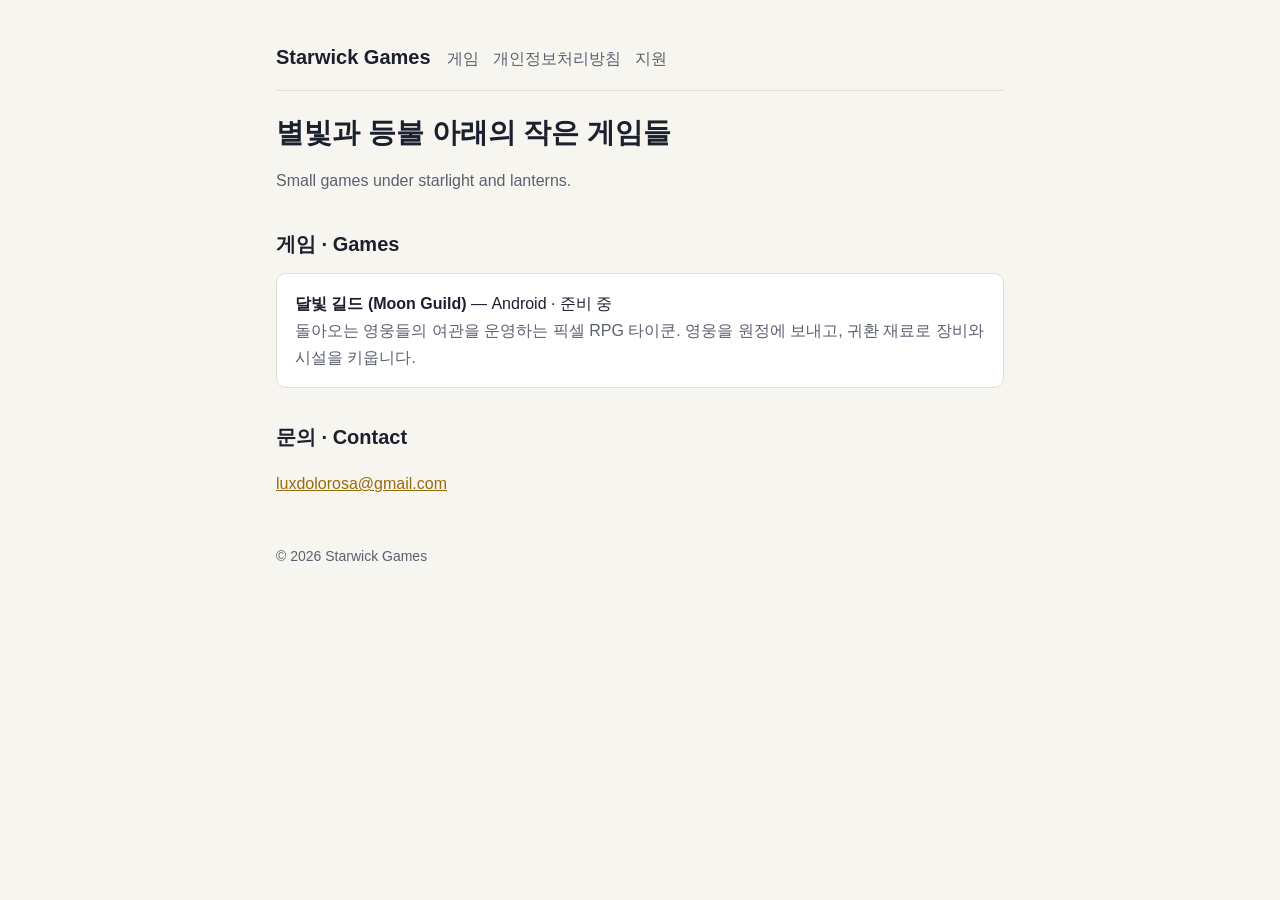
==== index.html @ 0cbf41bc "사이트 첫 배포 (원본: devwiki101_game site/ dd144f2)" ====
<!doctype html>
<html lang="ko">
<head>
<meta charset="utf-8">
<meta name="viewport" content="width=device-width, initial-scale=1">
<title>Starwick Games</title>
<meta name="description" content="Starwick Games — 별빛과 등불 아래의 작은 게임들">
<link rel="stylesheet" href="style.css">
</head>
<body>
<main>
<header><a class="brand" href="./">Starwick Games</a>
<nav><a href="./">게임</a><a href="privacy.html">개인정보처리방침</a><a href="support.html">지원</a></nav></header>

<h1>별빛과 등불 아래의 작은 게임들</h1>
<p class="muted">Small games under starlight and lanterns.</p>

<h2>게임 · Games</h2>
<div class="card">
<strong>달빛 길드 (Moon Guild)</strong> — Android · 준비 중<br>
<span class="muted">돌아오는 영웅들의 여관을 운영하는 픽셀 RPG 타이쿤. 영웅을 원정에 보내고, 귀환 재료로 장비와 시설을 키웁니다.</span>
</div>

<h2>문의 · Contact</h2>
<p><a href="mailto:luxdolorosa@gmail.com">luxdolorosa@gmail.com</a></p>

<footer>© 2026 Starwick Games</footer>
</main>
</body>
</html>
---- style.css ----
:root{--bg:#0d1220;--fg:#e8e6f0;--muted:#a4a9c0;--accent:#f2c86b;--card:#161d33;--line:#2a3352}
@media (prefers-color-scheme: light){:root{--bg:#f7f5ef;--fg:#1b1f2e;--muted:#5b6070;--accent:#9a6b0c;--card:#fff;--line:#e2ded2}}
*{box-sizing:border-box}
body{margin:0;background:var(--bg);color:var(--fg);font:16px/1.7 -apple-system,BlinkMacSystemFont,"Apple SD Gothic Neo","Noto Sans KR",sans-serif}
main{max-width:760px;margin:0 auto;padding:40px 16px 64px}
header{display:flex;gap:16px;align-items:baseline;flex-wrap:wrap;border-bottom:1px solid var(--line);padding-bottom:16px;margin-bottom:24px}
header a.brand{font-weight:700;font-size:20px;color:var(--fg);text-decoration:none}
nav a{color:var(--muted);margin-right:14px;text-decoration:none}
nav a:hover,a{color:var(--accent)}
h1{font-size:28px;line-height:1.3;margin:0 0 8px}
h2{font-size:20px;margin:32px 0 8px}
.muted{color:var(--muted)}
.card{background:var(--card);border:1px solid var(--line);border-radius:10px;padding:16px 18px;margin:12px 0}
table{border-collapse:collapse;width:100%;font-size:15px}
th,td{border:1px solid var(--line);padding:8px 10px;text-align:left;vertical-align:top}
footer{margin-top:48px;color:var(--muted);font-size:14px}
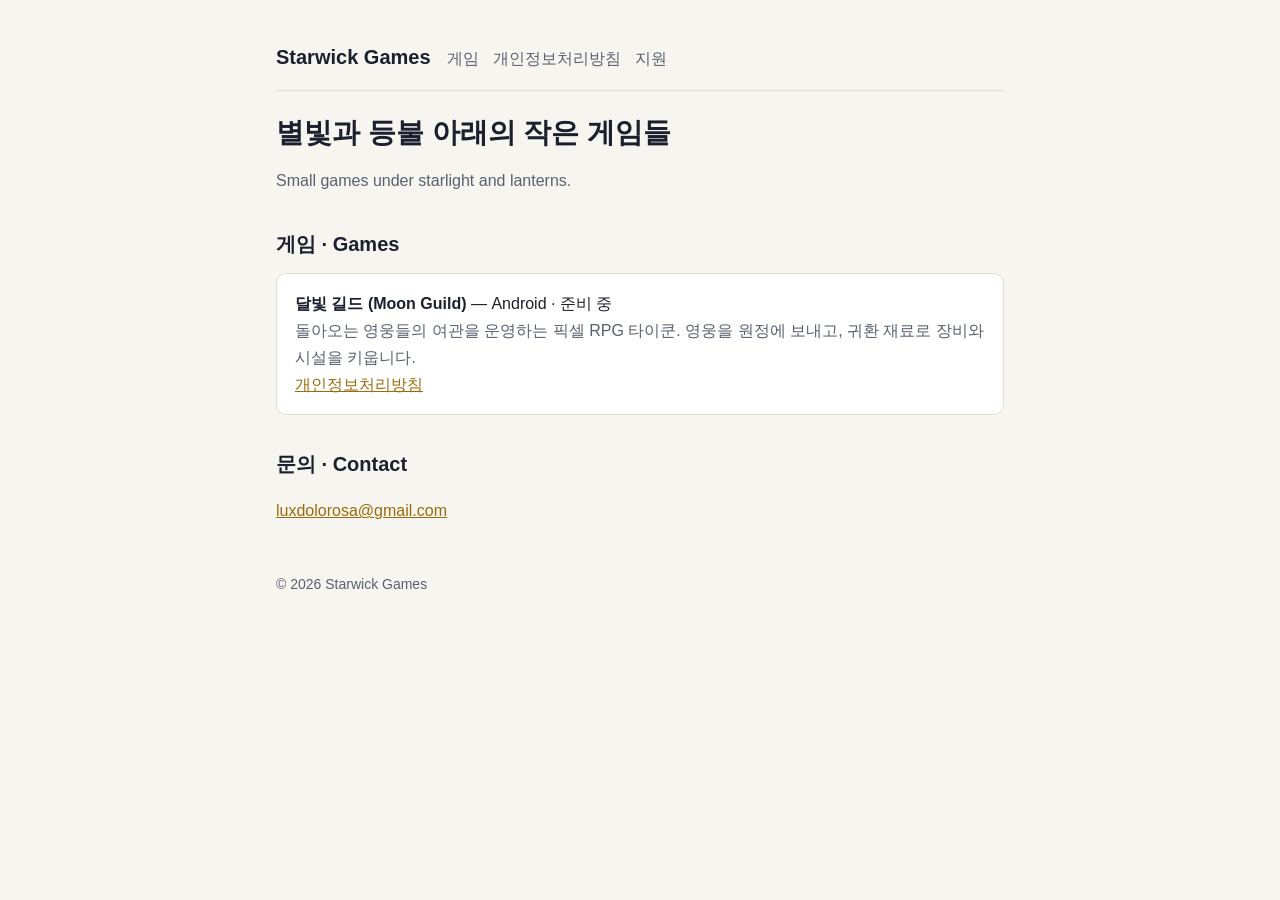
==== commit ab19960d: "개인정보처리방침을 게임별 페이지로 분리 (원본 76c4062)" ====
--- a/index.html
+++ b/index.html
@@ -18,7 +18,8 @@
 <h2>게임 · Games</h2>
 <div class="card">
 <strong>달빛 길드 (Moon Guild)</strong> — Android · 준비 중<br>
-<span class="muted">돌아오는 영웅들의 여관을 운영하는 픽셀 RPG 타이쿤. 영웅을 원정에 보내고, 귀환 재료로 장비와 시설을 키웁니다.</span>
+<span class="muted">돌아오는 영웅들의 여관을 운영하는 픽셀 RPG 타이쿤. 영웅을 원정에 보내고, 귀환 재료로 장비와 시설을 키웁니다.</span><br>
+<a href="privacy/moonguild.html">개인정보처리방침</a>
 </div>
 
 <h2>문의 · Contact</h2>
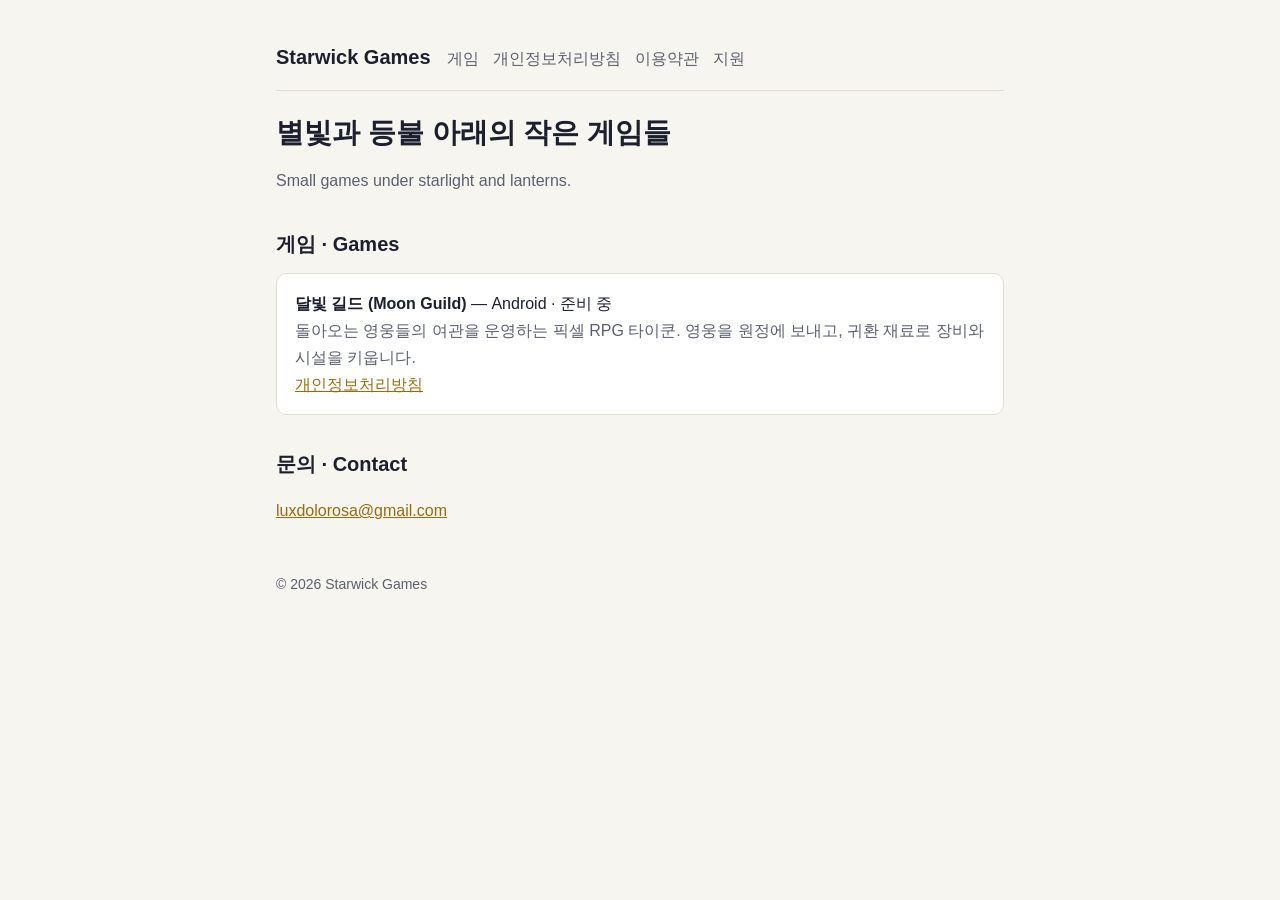
==== commit 44ed36b5: "이용약관 추가, 방침에 국외 이전·권리·보호책임자 반영 (원본 b483d45)" ====
--- a/index.html
+++ b/index.html
@@ -10,7 +10,7 @@
 <body>
 <main>
 <header><a class="brand" href="./">Starwick Games</a>
-<nav><a href="./">게임</a><a href="privacy.html">개인정보처리방침</a><a href="support.html">지원</a></nav></header>
+<nav><a href="./">게임</a><a href="privacy.html">개인정보처리방침</a><a href="terms.html">이용약관</a><a href="support.html">지원</a></nav></header>
 
 <h1>별빛과 등불 아래의 작은 게임들</h1>
 <p class="muted">Small games under starlight and lanterns.</p>
